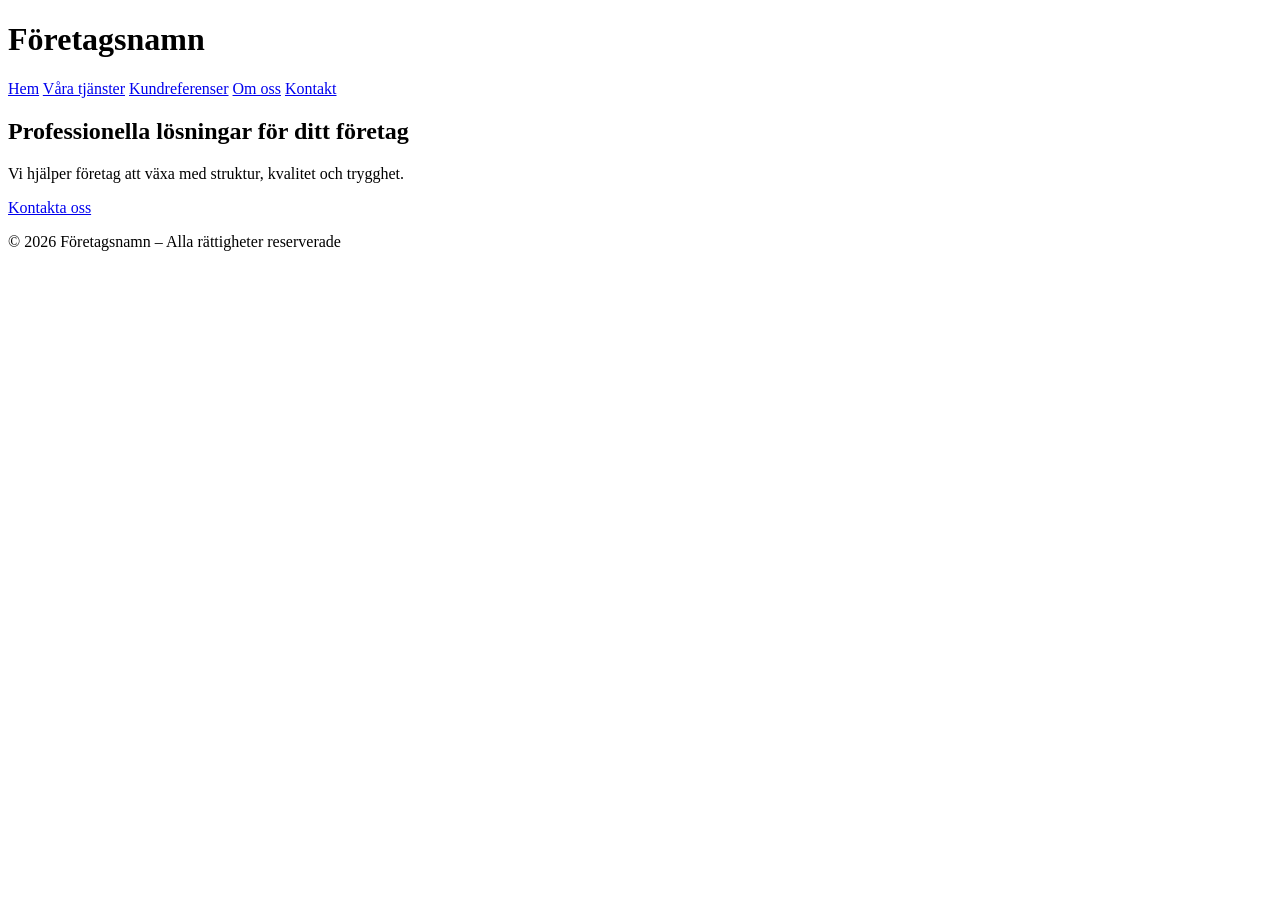
==== index.html @ 7d90756f "V1.0" ====
<!DOCTYPE html>
<html lang="sv">
<head>
<meta charset="UTF-8">
<meta name="viewport" content="width=device-width, initial-scale=1.0">
<title>Företagsnamn</title>
<link rel="stylesheet" href="style.css">
</head>
<body>

<header>
  <div class="container">
    <h1>Företagsnamn</h1>
    <nav>
      <a href="index.html">Hem</a>
      <a href="tjanster.html">Våra tjänster</a>
      <a href="referenser.html">Kundreferenser</a>
      <a href="om-oss.html">Om oss</a>
      <a href="kontakt.html">Kontakt</a>
    </nav>
  </div>
</header>

<section class="hero">
  <div class="container">
    <h2>Professionella lösningar för ditt företag</h2>
    <p>Vi hjälper företag att växa med struktur, kvalitet och trygghet.</p>
    <a href="kontakt.html" class="btn">Kontakta oss</a>
  </div>
</section>

<footer>
  <div class="container">
    <p>© 2026 Företagsnamn – Alla rättigheter reserverade</p>
  </div>
</footer>

</body>
</html>
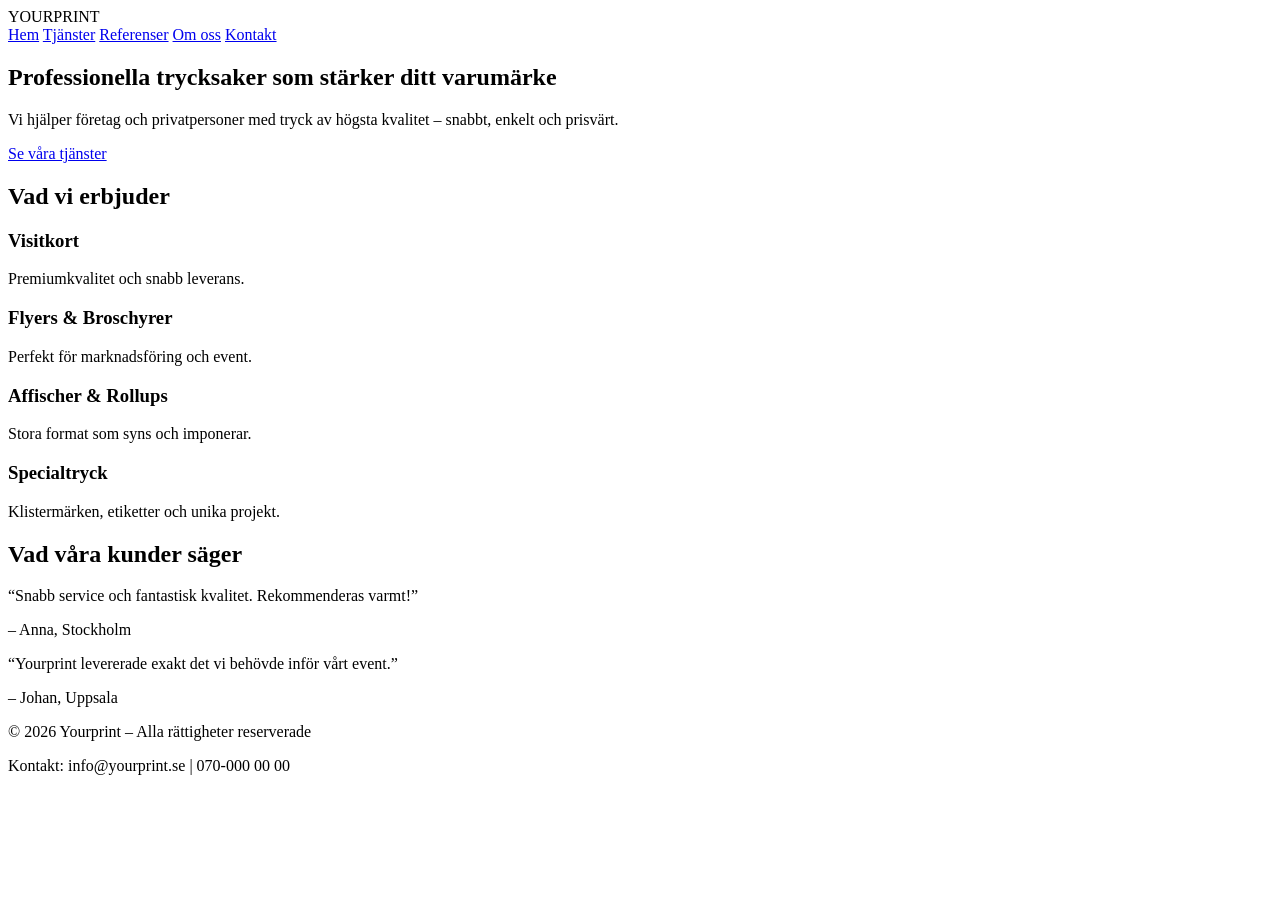
==== commit 1f3468d9: "Ny modern layout" ====
--- a/index.html
+++ b/index.html
@@ -1,39 +1,77 @@
+
 <!DOCTYPE html>
 <html lang="sv">
 <head>
-<meta charset="UTF-8">
-<meta name="viewport" content="width=device-width, initial-scale=1.0">
-<title>Företagsnamn</title>
-<link rel="stylesheet" href="style.css">
+    <meta charset="UTF-8">
+    <meta name="viewport" content="width=device-width, initial-scale=1.0">
+    <title>Yourprint – Professionella trycksaker</title>
+    <link rel="stylesheet" href="style.css">
 </head>
+
 <body>
 
-<header>
-  <div class="container">
-    <h1>Företagsnamn</h1>
-    <nav>
-      <a href="index.html">Hem</a>
-      <a href="tjanster.html">Våra tjänster</a>
-      <a href="referenser.html">Kundreferenser</a>
-      <a href="om-oss.html">Om oss</a>
-      <a href="kontakt.html">Kontakt</a>
-    </nav>
-  </div>
-</header>
+    <!-- HEADER -->
+    <header>
+        <div class="logo">YOURPRINT</div>
+        <nav>
+            <a href="index.html">Hem</a>
+            <a href="tjanster.html">Tjänster</a>
+            <a href="referenser.html">Referenser</a>
+            <a href="om-oss.html">Om oss</a>
+            <a href="kontakt.html" class="cta">Kontakt</a>
+        </nav>
+    </header>
 
-<section class="hero">
-  <div class="container">
-    <h2>Professionella lösningar för ditt företag</h2>
-    <p>Vi hjälper företag att växa med struktur, kvalitet och trygghet.</p>
-    <a href="kontakt.html" class="btn">Kontakta oss</a>
-  </div>
-</section>
+    <!-- HERO SEKTION -->
+    <section class="hero">
+        <h1>Professionella trycksaker som stärker ditt varumärke</h1>
+        <p>Vi hjälper företag och privatpersoner med tryck av högsta kvalitet – snabbt, enkelt och prisvärt.</p>
+        <a href="tjanster.html" class="btn">Se våra tjänster</a>
+    </section>
 
-<footer>
-  <div class="container">
-    <p>© 2026 Företagsnamn – Alla rättigheter reserverade</p>
-  </div>
-</footer>
+    <!-- TJÄNSTER -->
+    <section class="services">
+        <h2>Vad vi erbjuder</h2>
+        <div class="service-grid">
+            <div class="service-box">
+                <h3>Visitkort</h3>
+                <p>Premiumkvalitet och snabb leverans.</p>
+            </div>
+            <div class="service-box">
+                <h3>Flyers & Broschyrer</h3>
+                <p>Perfekt för marknadsföring och event.</p>
+            </div>
+            <div class="service-box">
+                <h3>Affischer & Rollups</h3>
+                <p>Stora format som syns och imponerar.</p>
+            </div>
+            <div class="service-box">
+                <h3>Specialtryck</h3>
+                <p>Klistermärken, etiketter och unika projekt.</p>
+            </div>
+        </div>
+    </section>
+
+    <!-- REFERENSER -->
+    <section class="testimonials">
+        <h2>Vad våra kunder säger</h2>
+        <div class="testimonial-grid">
+            <div class="testimonial">
+                <p>“Snabb service och fantastisk kvalitet. Rekommenderas varmt!”</p>
+                <span>– Anna, Stockholm</span>
+            </div>
+            <div class="testimonial">
+                <p>“Yourprint levererade exakt det vi behövde inför vårt event.”</p>
+                <span>– Johan, Uppsala</span>
+            </div>
+        </div>
+    </section>
+
+    <!-- FOOTER -->
+    <footer>
+        <p>© 2026 Yourprint – Alla rättigheter reserverade</p>
+        <p>Kontakt: info@yourprint.se | 070‑000 00 00</p>
+    </footer>
 
 </body>
-</html>
+</html>
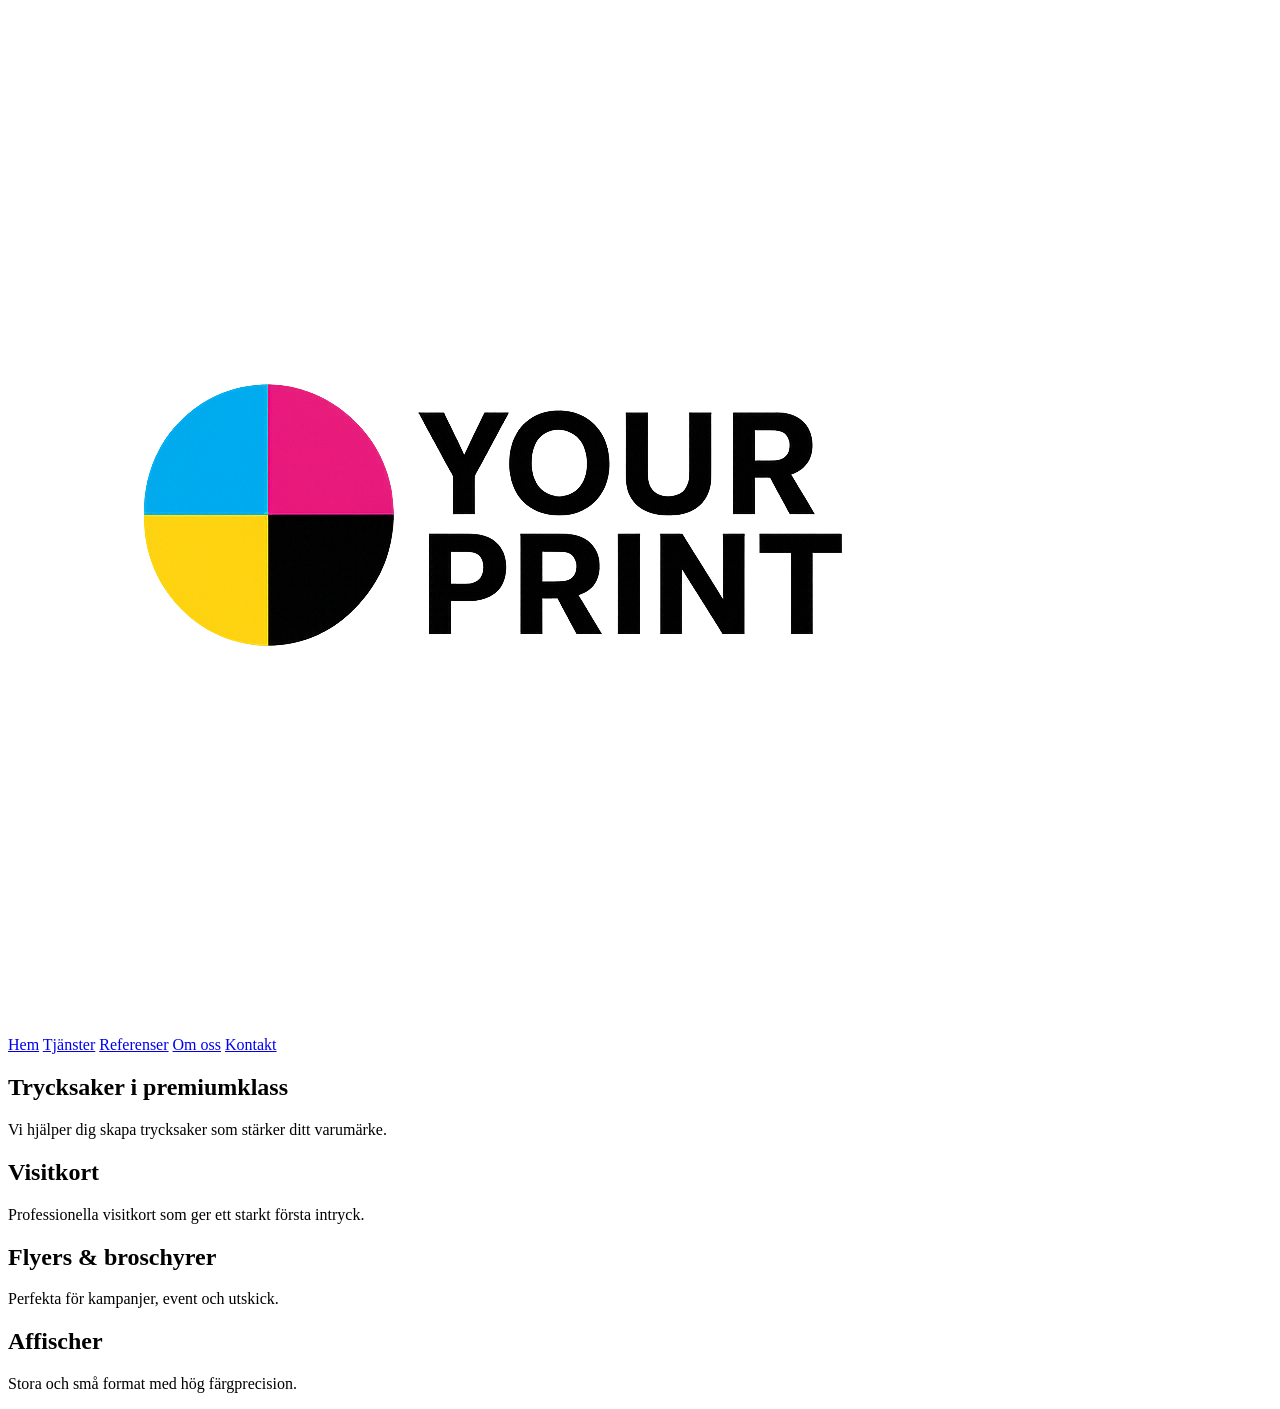
==== commit 7f252006: "Flyttar nya filer till roten och tar bort gamla" ====
--- a/index.html
+++ b/index.html
@@ -1,18 +1,21 @@
+<!-- rebuild -->
 
 <!DOCTYPE html>
 <html lang="sv">
 <head>
     <meta charset="UTF-8">
     <meta name="viewport" content="width=device-width, initial-scale=1.0">
-    <title>Yourprint – Professionella trycksaker</title>
+    <title>Yourprint</title>
     <link rel="stylesheet" href="style.css">
 </head>
-
 <body>
 
     <!-- HEADER -->
     <header>
-        <div class="logo">YOURPRINT</div>
+        <a href="index.html" class="logo-box">
+            <img src="logo.png" alt="Yourprint logotyp">
+        </a>
+
         <nav>
             <a href="index.html">Hem</a>
             <a href="tjanster.html">Tjänster</a>
@@ -22,56 +25,36 @@
         </nav>
     </header>
 
-    <!-- HERO SEKTION -->
+    <!-- HERO MED CMYK-BAKGRUND -->
     <section class="hero">
-        <h1>Professionella trycksaker som stärker ditt varumärke</h1>
-        <p>Vi hjälper företag och privatpersoner med tryck av högsta kvalitet – snabbt, enkelt och prisvärt.</p>
-        <a href="tjanster.html" class="btn">Se våra tjänster</a>
-    </section>
-
-    <!-- TJÄNSTER -->
-    <section class="services">
-        <h2>Vad vi erbjuder</h2>
-        <div class="service-grid">
-            <div class="service-box">
-                <h3>Visitkort</h3>
-                <p>Premiumkvalitet och snabb leverans.</p>
-            </div>
-            <div class="service-box">
-                <h3>Flyers & Broschyrer</h3>
-                <p>Perfekt för marknadsföring och event.</p>
-            </div>
-            <div class="service-box">
-                <h3>Affischer & Rollups</h3>
-                <p>Stora format som syns och imponerar.</p>
-            </div>
-            <div class="service-box">
-                <h3>Specialtryck</h3>
-                <p>Klistermärken, etiketter och unika projekt.</p>
-            </div>
+        <div class="hero-overlay"></div>
+        <div class="hero-content">
+            <h1>Trycksaker i premiumklass</h1>
+            <p>Vi hjälper dig skapa trycksaker som stärker ditt varumärke.</p>
         </div>
     </section>
 
-    <!-- REFERENSER -->
-    <section class="testimonials">
-        <h2>Vad våra kunder säger</h2>
-        <div class="testimonial-grid">
-            <div class="testimonial">
-                <p>“Snabb service och fantastisk kvalitet. Rekommenderas varmt!”</p>
-                <span>– Anna, Stockholm</span>
+    <!-- INTRO BOXAR -->
+    <section class="intro-section">
+        <div class="intro-grid">
+
+            <div class="intro-box">
+                <h2>Visitkort</h2>
+                <p>Professionella visitkort som ger ett starkt första intryck.</p>
             </div>
-            <div class="testimonial">
-                <p>“Yourprint levererade exakt det vi behövde inför vårt event.”</p>
-                <span>– Johan, Uppsala</span>
+
+            <div class="intro-box">
+                <h2>Flyers & broschyrer</h2>
+                <p>Perfekta för kampanjer, event och utskick.</p>
             </div>
+
+            <div class="intro-box">
+                <h2>Affischer</h2>
+                <p>Stora och små format med hög färgprecision.</p>
+            </div>
+
         </div>
     </section>
 
-    <!-- FOOTER -->
-    <footer>
-        <p>© 2026 Yourprint – Alla rättigheter reserverade</p>
-        <p>Kontakt: info@yourprint.se | 070‑000 00 00</p>
-    </footer>
-
 </body>
-</html>+</html>
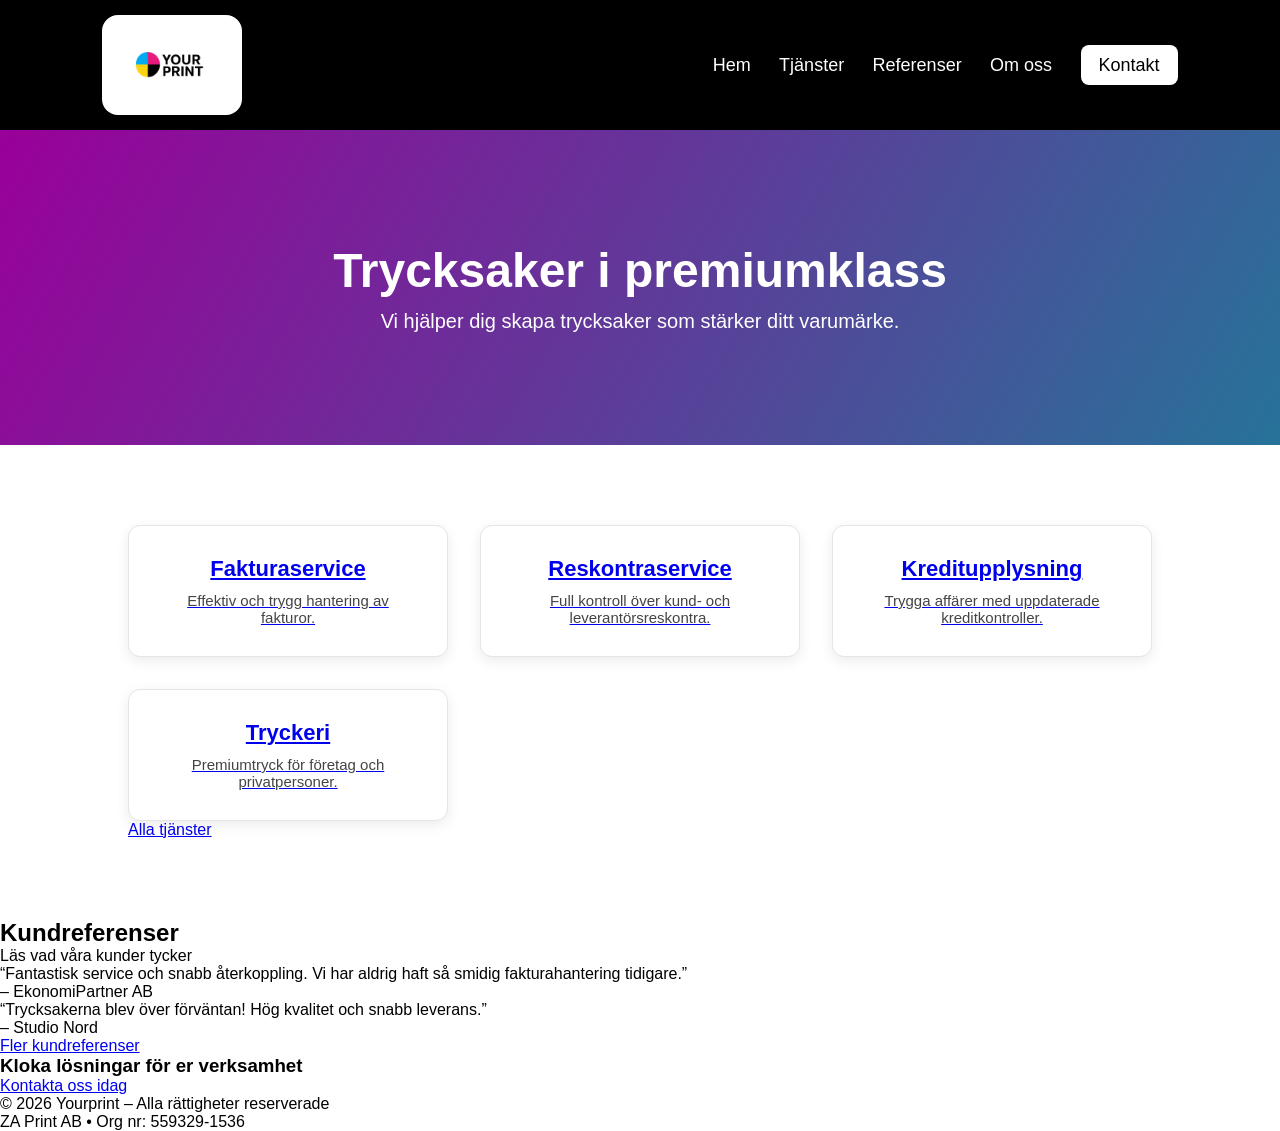
==== commit a1ceaa50: "Uppdaterar layout och footer" ====
--- a/index.html
+++ b/index.html
@@ -1,5 +1,3 @@
-<!-- rebuild -->
-
 <!DOCTYPE html>
 <html lang="sv">
 <head>
@@ -34,27 +32,72 @@
         </div>
     </section>
 
-    <!-- INTRO BOXAR -->
+    <!-- FYRA INTRO-RUTOR -->
     <section class="intro-section">
         <div class="intro-grid">
 
-            <div class="intro-box">
-                <h2>Visitkort</h2>
-                <p>Professionella visitkort som ger ett starkt första intryck.</p>
-            </div>
+            <a href="tjanster.html" class="intro-box">
+                <h2>Fakturaservice</h2>
+                <p>Effektiv och trygg hantering av fakturor.</p>
+            </a>
 
-            <div class="intro-box">
-                <h2>Flyers & broschyrer</h2>
-                <p>Perfekta för kampanjer, event och utskick.</p>
-            </div>
+            <a href="tjanster.html" class="intro-box">
+                <h2>Reskontraservice</h2>
+                <p>Full kontroll över kund- och leverantörsreskontra.</p>
+            </a>
 
-            <div class="intro-box">
-                <h2>Affischer</h2>
-                <p>Stora och små format med hög färgprecision.</p>
-            </div>
+            <a href="tjanster.html" class="intro-box">
+                <h2>Kreditupplysning</h2>
+                <p>Trygga affärer med uppdaterade kreditkontroller.</p>
+            </a>
 
+            <a href="tjanster.html" class="intro-box">
+                <h2>Tryckeri</h2>
+                <p>Premiumtryck för företag och privatpersoner.</p>
+            </a>
+
+        </div>
+
+        <div class="center-button">
+            <a href="tjanster.html" class="cta-button">Alla tjänster</a>
         </div>
     </section>
 
+    <!-- KUNDREFERENSER -->
+    <section class="reviews-section">
+        <h2>Kundreferenser</h2>
+        <p class="subtitle">Läs vad våra kunder tycker</p>
+
+        <div class="review">
+            <p>“Fantastisk service och snabb återkoppling. Vi har aldrig haft så smidig fakturahantering tidigare.”</p>
+            <span>– EkonomiPartner AB</span>
+        </div>
+
+        <div class="review">
+            <p>“Trycksakerna blev över förväntan! Hög kvalitet och snabb leverans.”</p>
+            <span>– Studio Nord</span>
+        </div>
+
+        <div class="center-button">
+            <a href="referenser.html" class="cta-button">Fler kundreferenser</a>
+        </div>
+    </section>
+
+    <!-- AVSLUTANDE SEKTION -->
+    <section class="final-cta">
+        <h3>Kloka lösningar för er verksamhet</h3>
+        <div class="center-button">
+            <a href="kontakt.html" class="cta-button">Kontakta oss idag</a>
+        </div>
+    </section>
+
+    <!-- FOOTER -->
+    <footer class="footer">
+    <div class="footer-left">© 2026 Yourprint – Alla rättigheter reserverade</div>
+    <div class="footer-right">ZA Print AB • Org nr: 559329-1536</div>
+</footer>
+
+
+
 </body>
 </html>
--- a/style.css
+++ b/style.css
@@ -0,0 +1,563 @@
+/* RESET */
+* {
+    margin: 0;
+    padding: 0;
+    box-sizing: border-box;
+    font-family: Arial, sans-serif;
+}
+
+/* HEADER */
+header {
+    display: flex;
+    justify-content: space-between;
+    align-items: center;
+    padding: 18px 8%;
+    background: #000;
+    position: fixed;
+    top: 0;
+    width: 100%;
+    z-index: 10;
+    height: 130px;
+}
+
+/* LOGGA I VIT BOX – SAMMA BOXSTORLEK */
+.logo-box {
+    background: #fff;
+    padding: 10px 16px;
+    border-radius: 16px;
+    display: flex;
+    align-items: center;
+    justify-content: center;
+    height: 100px;      /* oförändrad */
+    width: 140px;       /* oförändrad */
+    box-shadow: 0 4px 14px rgba(0,0,0,0.15);
+    cursor: pointer;
+}
+
+/* 40% större logga */
+.logo-box img {
+    height: 126px;      /* tidigare 90px → nu 40% större */
+    width: auto;
+    object-fit: contain;
+    transform: scale(0.78);  /* gör att den passar perfekt i boxen */
+}
+
+/* NAVIGATION */
+nav a {
+    color: #fff;
+    margin-left: 24px;
+    text-decoration: none;
+    font-size: 18px;
+}
+
+nav .cta {
+    padding: 10px 18px;
+    background: #fff;
+    color: #000;
+    border-radius: 8px;
+}
+
+/* HERO MED CMYK-BAKGRUND */ .hero { height: 35vh; display: flex; align-items: center; justify-content: center; text-align: center; position: relative; margin-top: 130px; background: linear-gradient(120deg, #ff00ff, #00ffff, #ffff00, #ff00ff ); background-size: 400% 400%; animation: cmykLoop 12s ease-in-out infinite; }
+/* SAMMA STIL FÖR ALLA ANDRA SIDOR */
+.sub-hero,
+.contact-hero {
+    height: 35vh;
+    display: flex;
+    align-items: center;
+    justify-content: center;
+    text-align: center;
+    position: relative;
+    margin-top: 130px;
+
+    background: linear-gradient(120deg,
+        #ff00ff,
+        #00ffff,
+        #ffff00,
+        #ff00ff
+    );
+    background-size: 400% 400%;
+    animation: cmykLoop 12s ease-in-out infinite;
+}
+
+
+@keyframes cmykLoop {
+    0% { background-position: 0% 50%; }
+    50% { background-position: 100% 50%; }
+    100% { background-position: 0% 50%; }
+}
+
+.hero-overlay {
+    position: absolute;
+    inset: 0;
+    background: rgba(0,0,0,0.4);
+}
+
+.hero-content {
+    position: relative;
+    color: #fff;
+    max-width: 700px;
+}
+
+.hero-content h1 {
+    font-size: 48px;
+    margin-bottom: 12px;
+}
+
+.hero-content p {
+    font-size: 20px;
+}
+
+/* INTRO SEKTION */
+.intro-section {
+    padding: 80px 10%;
+    background: #fff;
+}
+
+.intro-grid {
+    display: grid;
+    grid-template-columns: repeat(3, 1fr);
+    gap: 32px;
+}
+
+.intro-box {
+    background: #fff;
+    padding: 30px;
+    border-radius: 12px;
+    border: 1px solid #e5e5e5;
+    box-shadow: 0 4px 14px rgba(0,0,0,0.08);
+    text-align: center;
+}
+
+.intro-box h2 {
+    font-size: 22px;
+    margin-bottom: 10px;
+}
+
+.intro-box p {
+    font-size: 15px;
+    color: #444;
+}/* KONTAKT – EVOEA-LAYOUT */
+.contact-section {
+    padding: 80px 10%;
+    background: #fff;
+}
+
+.contact-grid {
+    display: grid;
+    grid-template-columns: 1fr 1fr;
+    gap: 60px;
+    margin-bottom: 60px;
+}
+
+/* VÄNSTER – FORMULÄR */
+.contact-left h2 {
+    font-size: 30px;
+    margin-bottom: 25px;
+}
+
+.contact-form {
+    display: flex;
+    flex-direction: column;
+    gap: 20px;
+}
+
+.contact-form input {
+    padding: 16px;
+    border-radius: 10px;
+    border: 1px solid #ddd;
+    font-size: 16px;
+    background: #fafafa;
+}
+
+.contact-form textarea {
+    padding: 16px;
+    border-radius: 10px;
+    border: 1px solid #ddd;
+    font-size: 16px;
+    background: #fafafa;
+    height: 180px; /* 3× större */
+    resize: vertical;
+}
+
+.contact-form button {
+    padding: 16px;
+    background: #000;
+    color: #fff;
+    border: none;
+    border-radius: 10px;
+    font-size: 18px;
+    cursor: pointer;
+    transition: 0.2s;
+}
+
+.contact-form button:hover {
+    background: #333;
+}
+
+/* HÖGER – INFO */
+.contact-right h2 {
+    font-size: 28px;
+    margin-bottom: 20px;
+}
+
+.contact-right p {
+    margin-bottom: 18px;
+    font-size: 17px;
+    color: #444;
+}
+
+/* KARTA FULLBREDD */
+.map-full {
+    width: 100%;
+    border-radius: 12px;
+    overflow: hidden;
+}
+
+/* MOBIL */
+@media (max-width: 900px) {
+    .contact-grid {
+        grid-template-columns: 1fr;
+    }
+}
+/* TJÄNSTER – EVOEA-LAYOUT */
+.services-section {
+    padding: 80px 10%;
+    background: #fff;
+}
+
+.services-grid {
+    display: grid;
+    grid-template-columns: 1fr 1fr;
+    gap: 40px;
+}
+
+.service-box {
+    background: #fafafa;
+    padding: 30px;
+    border-radius: 12px;
+    border: 1px solid #eee;
+}
+
+.service-box h3 {
+    font-size: 24px;
+    margin-bottom: 10px;
+}
+
+.service-box p {
+    color: #555;
+    font-size: 16px;
+}
+
+/* KONTAKT – SAMMA SOM KONTAKTSIDAN */
+.contact-section {
+    padding: 80px 10%;
+    background: #fff;
+}
+
+.contact-grid {
+    display: grid;
+    grid-template-columns: 1fr 1fr;
+    gap: 60px;
+    margin-bottom: 60px;
+}
+
+.contact-left h2 {
+    font-size: 30px;
+    margin-bottom: 25px;
+}
+
+.contact-form {
+    display: flex;
+    flex-direction: column;
+    gap: 20px;
+}
+
+.contact-form input,
+.contact-form textarea {
+    padding: 16px;
+    border-radius: 10px;
+    border: 1px solid #ddd;
+    font-size: 16px;
+    background: #fafafa;
+}
+
+.contact-form textarea {
+    height: 180px;
+    resize: vertical;
+}
+
+.contact-form button {
+    padding: 16px;
+    background: #000;
+    color: #fff;
+    border: none;
+    border-radius: 10px;
+    font-size: 18px;
+    cursor: pointer;
+    transition: 0.2s;
+}
+
+.contact-form button:hover {
+    background: #333;
+}
+
+.contact-right h2 {
+    font-size: 28px;
+    margin-bottom: 20px;
+}
+
+.contact-right p {
+    margin-bottom: 18px;
+    font-size: 17px;
+    color: #444;
+}
+
+.map-full {
+    width: 100%;
+    border-radius: 12px;
+    overflow: hidden;
+}
+
+@media (max-width: 900px) {
+    .services-grid,
+    .contact-grid {
+        grid-template-columns: 1fr;
+    }
+}
+/* REFERENSER – EVOEA-LAYOUT */
+.references-section {
+    padding: 80px 10%;
+    background: #fff;
+}
+
+.references-grid {
+    display: grid;
+    grid-template-columns: 1fr 1fr;
+    gap: 40px;
+}
+
+.reference-box {
+    background: #fafafa;
+    padding: 30px;
+    border-radius: 12px;
+    border: 1px solid #eee;
+}
+
+.reference-box h3 {
+    font-size: 22px;
+    margin-bottom: 10px;
+}
+
+.reference-box p {
+    color: #555;
+    margin-bottom: 10px;
+}
+
+.reference-box span {
+    font-size: 15px;
+    color: #777;
+}
+
+/* KONTAKT – SAMMA SOM KONTAKTSIDAN */
+.contact-section {
+    padding: 80px 10%;
+    background: #fff;
+}
+
+.contact-grid {
+    display: grid;
+    grid-template-columns: 1fr 1fr;
+    gap: 60px;
+    margin-bottom: 60px;
+}
+
+.contact-left h2 {
+    font-size: 30px;
+    margin-bottom: 25px;
+}
+
+.contact-form {
+    display: flex;
+    flex-direction: column;
+    gap: 20px;
+}
+
+.contact-form input,
+.contact-form textarea {
+    padding: 16px;
+    border-radius: 10px;
+    border: 1px solid #ddd;
+    font-size: 16px;
+    background: #fafafa;
+}
+
+.contact-form textarea {
+    height: 180px;
+    resize: vertical;
+}
+
+.contact-form button {
+    padding: 16px;
+    background: #000;
+    color: #fff;
+    border: none;
+    border-radius: 10px;
+    font-size: 18px;
+    cursor: pointer;
+    transition: 0.2s;
+}
+
+.contact-form button:hover {
+    background: #333;
+}
+
+.contact-right h2 {
+    font-size: 28px;
+    margin-bottom: 20px;
+}
+
+.contact-right p {
+    margin-bottom: 18px;
+    font-size: 17px;
+    color: #444;
+}
+
+.map-full {
+    width: 100%;
+    border-radius: 12px;
+    overflow: hidden;
+}
+
+@media (max-width: 900px) {
+    .references-grid,
+    .contact-grid {
+        grid-template-columns: 1fr;
+    }
+}
+/* REFERENSER – LAYOUT */
+.references-section {
+    padding: 80px 10%;
+    background: #fff;
+}
+
+.references-grid {
+    display: grid;
+    grid-template-columns: 1fr 1fr;
+    gap: 40px;
+}
+
+.reference-box {
+    background: #fafafa;
+    padding: 30px;
+    border-radius: 12px;
+    border: 1px solid #eee;
+}
+
+.reference-box h3 {
+    font-size: 22px;
+    margin-bottom: 10px;
+}
+
+.reference-box p {
+    color: #555;
+    margin-bottom: 10px;
+}
+
+.reference-box span {
+    font-size: 15px;
+    color: #777;
+}
+
+/* CTA-RUTA */
+.references-cta-box {
+    margin-top: 60px;
+    padding: 40px;
+    background: #fafafa;
+    border-radius: 12px;
+    border: 1px solid #eee;
+    text-align: center;
+}
+
+.references-cta-btn {
+    display: inline-block;
+    padding: 16px 32px;
+    background: #000;
+    color: #fff;
+    border-radius: 10px;
+    font-size: 18px;
+    text-decoration: none;
+    transition: 0.2s;
+}
+
+.references-cta-btn:hover {
+    background: #333;
+}
+
+/* MOBIL */
+@media (max-width: 900px) {
+    .references-grid {
+        grid-template-columns: 1fr;
+    }
+}
+/* OM OSS – LAYOUT */
+.about-section {
+    padding: 80px 10%;
+    background: #fff;
+}
+
+.about-container {
+    display: grid;
+    grid-template-columns: 1fr 1fr;
+    gap: 60px;
+    align-items: center;
+}
+
+.about-text h2 {
+    font-size: 28px;
+    margin-bottom: 10px;
+}
+
+.about-text p {
+    margin-bottom: 25px;
+    color: #555;
+    font-size: 17px;
+}
+
+.about-image img {
+    width: 100%;
+    border-radius: 12px;
+    border: 1px solid #eee;
+}
+
+/* CTA-RUTA */
+.about-cta-box {
+    margin-top: 60px;
+    padding: 60px 40px;
+    background: #f3f3f3;
+    border-radius: 12px;
+    border: 1px solid #e0e0e0;
+    text-align: center;
+}
+
+.about-cta-btn {
+    display: inline-block;
+    padding: 18px 40px;
+    background: #007bff;
+    color: #fff;
+    font-size: 20px;
+    font-weight: 500;
+    border-radius: 10px;
+    text-decoration: none;
+    transition: 0.2s ease;
+}
+
+.about-cta-btn:hover {
+    background: #0066d6;
+}
+
+/* MOBIL */
+@media (max-width: 900px) {
+    .about-container {
+        grid-template-columns: 1fr;
+    }
+}
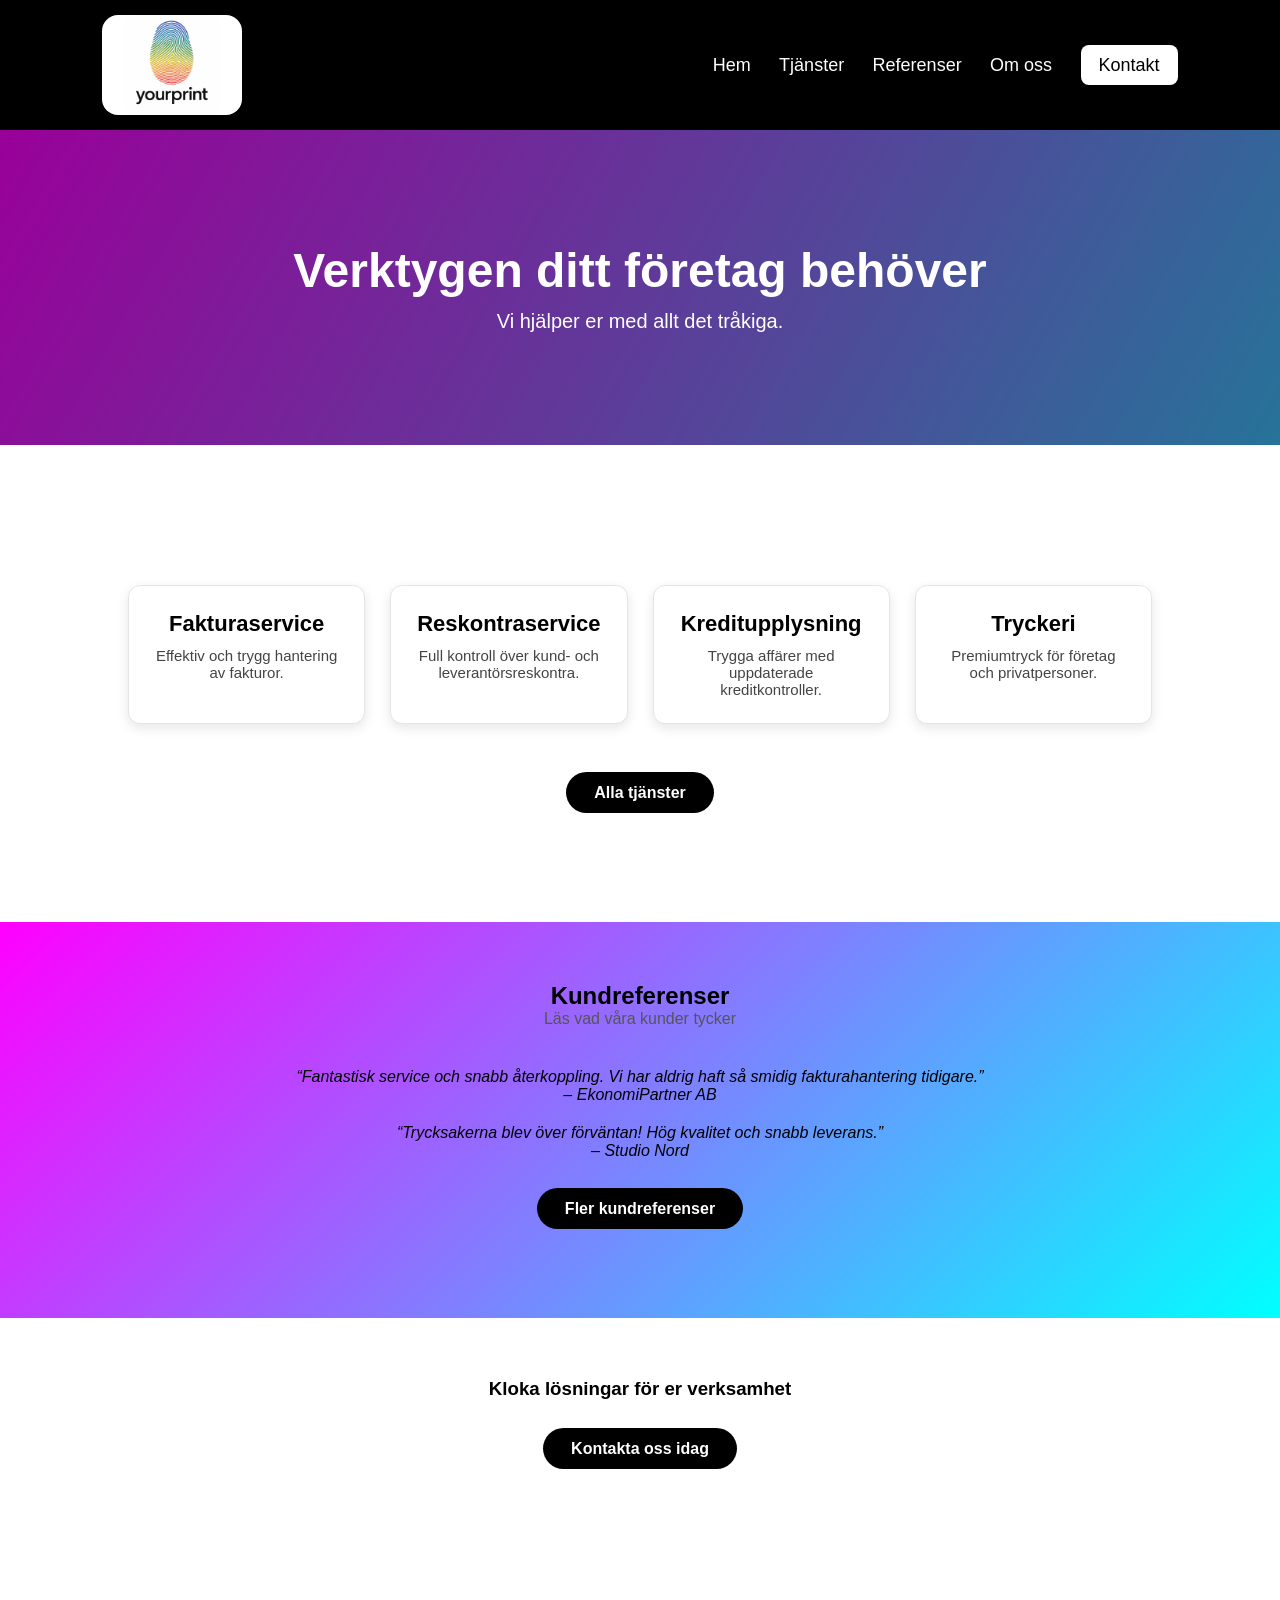
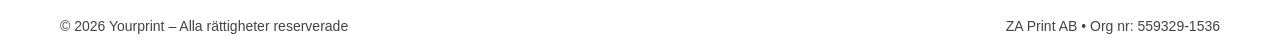
==== commit 85ce5b3f: "La till Web3Forms + tack-sida och uppdaterade formulär" ====
--- a/index.html
+++ b/index.html
@@ -27,8 +27,8 @@
     <section class="hero">
         <div class="hero-overlay"></div>
         <div class="hero-content">
-            <h1>Trycksaker i premiumklass</h1>
-            <p>Vi hjälper dig skapa trycksaker som stärker ditt varumärke.</p>
+            <h1>Verktygen ditt företag behöver</h1>
+            <p>Vi hjälper er med allt det tråkiga.</p>
         </div>
     </section>
 
--- a/style.css
+++ b/style.css
@@ -36,10 +36,10 @@
 
 /* 40% större logga */
 .logo-box img {
-    height: 126px;      /* tidigare 90px → nu 40% större */
+    max-height: 100px;   /* styr loggans faktiska storlek */
     width: auto;
     object-fit: contain;
-    transform: scale(0.78);  /* gör att den passar perfekt i boxen */
+    border-radius: 12px;
 }
 
 /* NAVIGATION */
@@ -561,3 +561,87 @@
         grid-template-columns: 1fr;
     }
 }
+.intro-grid {
+    display: grid;
+    grid-template-columns: repeat(4, 1fr);
+    gap: 25px;
+    max-width: 1200px;
+    margin: 60px auto;
+}
+
+.intro-box {
+    background: white;
+    padding: 25px;
+    border-radius: 12px;
+    text-align: center;
+    text-decoration: none;
+    color: black;
+    box-shadow: 0 4px 12px rgba(0,0,0,0.1);
+    transition: transform 0.2s;
+}
+
+.intro-box:hover {
+    transform: translateY(-5px);
+}
+
+.center-button {
+    text-align: center;
+    margin: 40px 0;
+}
+
+.cta-button {
+    background: black;
+    color: white;
+    padding: 12px 28px;
+    border-radius: 30px;
+    text-decoration: none;
+    font-weight: bold;
+}
+
+.reviews-section {
+    background: linear-gradient(135deg, #ff00ff, #00ffff);
+    padding: 60px 20px;
+    text-align: center;
+}
+
+.reviews-section .subtitle {
+    color: #555;
+    margin-bottom: 40px;
+}
+
+.review {
+    max-width: 700px;
+    margin: 20px auto;
+    font-style: italic;
+}
+
+.final-cta {
+    padding: 60px 20px;
+    text-align: center;
+}
+
+.footer {
+    text-align: right;
+    padding: 20px;
+    font-size: 14px;
+    color: #444;
+}
+.footer {
+    display: flex;
+    justify-content: space-between;
+    align-items: center;
+    padding: 20px;
+    font-size: 14px;
+    color: #444;
+    max-width: 1200px;
+    margin: 40px auto 0 auto;
+}
+
+.footer-left {
+    text-align: left;
+}
+
+.footer-right {
+    text-align: right;
+}
+
